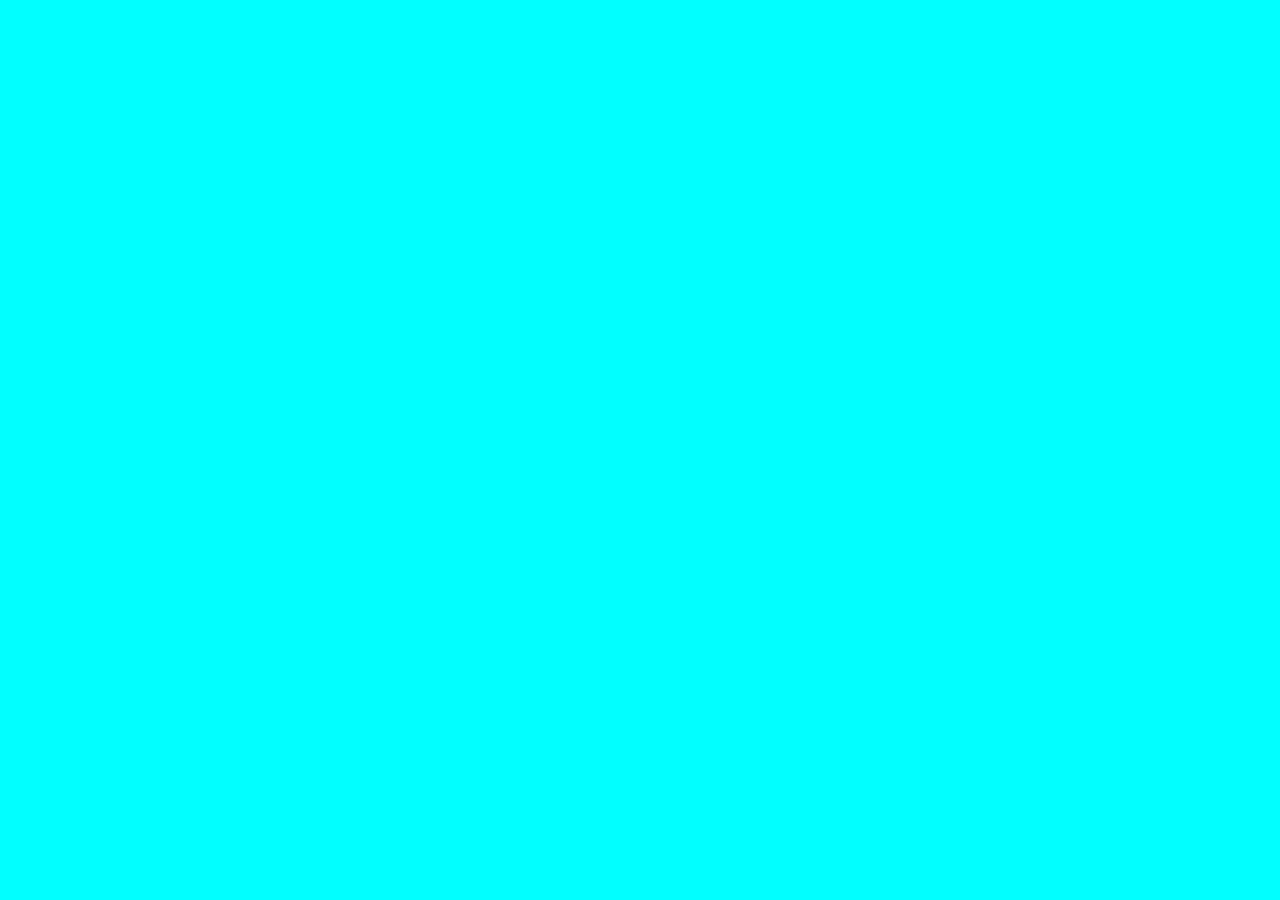
==== pages/ekiipu.html @ eddfcae4 "Primeros cambios" ====
<!DOCTYPE html>
<html lang="en">
<head>
    <meta charset="UTF-8">
    <meta http-equiv="X-UA-Compatible" content="IE=edge">
    <meta name="viewport" content="width=device-width, initial-scale=1.0">
    <link rel="stylesheet" href="styles.css"/>
    <title>Ekiipu</title>
</head>
<body>
    
</body>
</html>
---- pages/styles.css ----
* {
    margin: 0px;
    padding: 0px;
}

body {
    margin: auto;
    width: auto;
    background-color: cyan;
    height: 100vh;
}
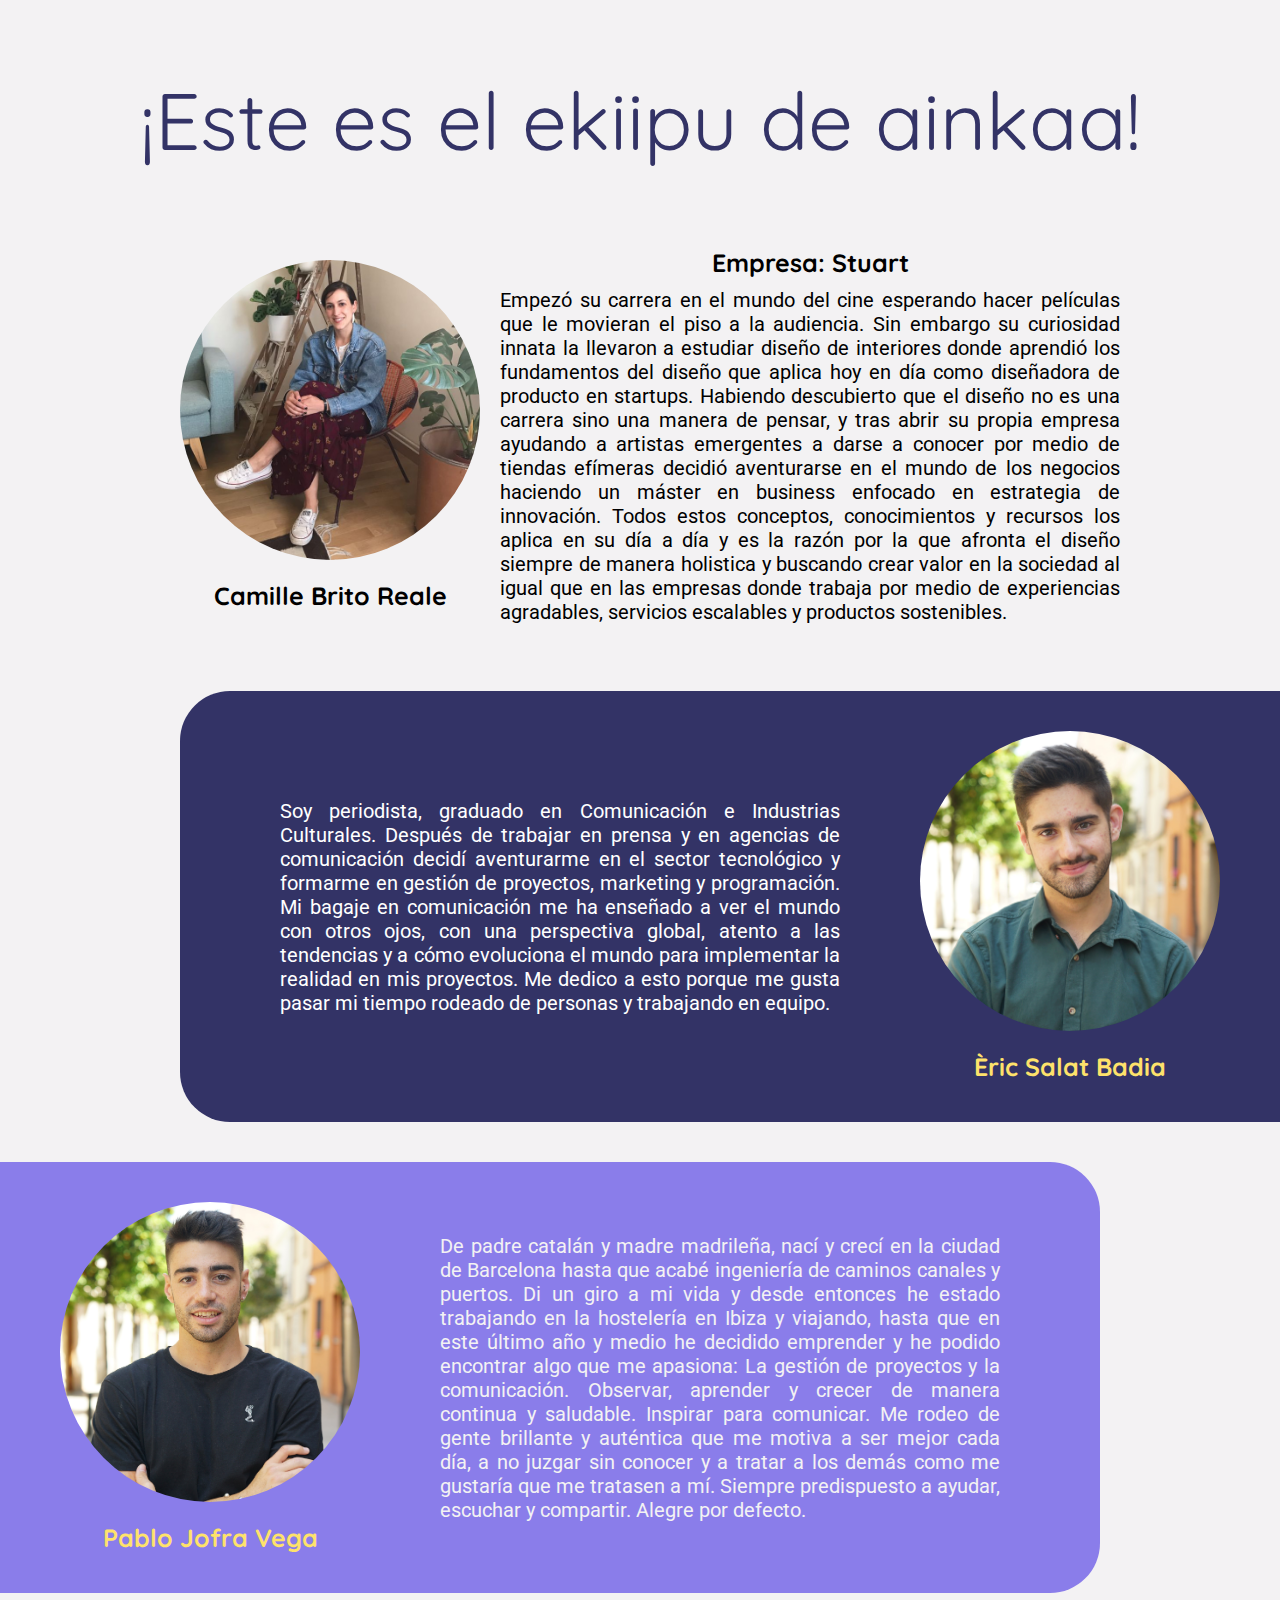
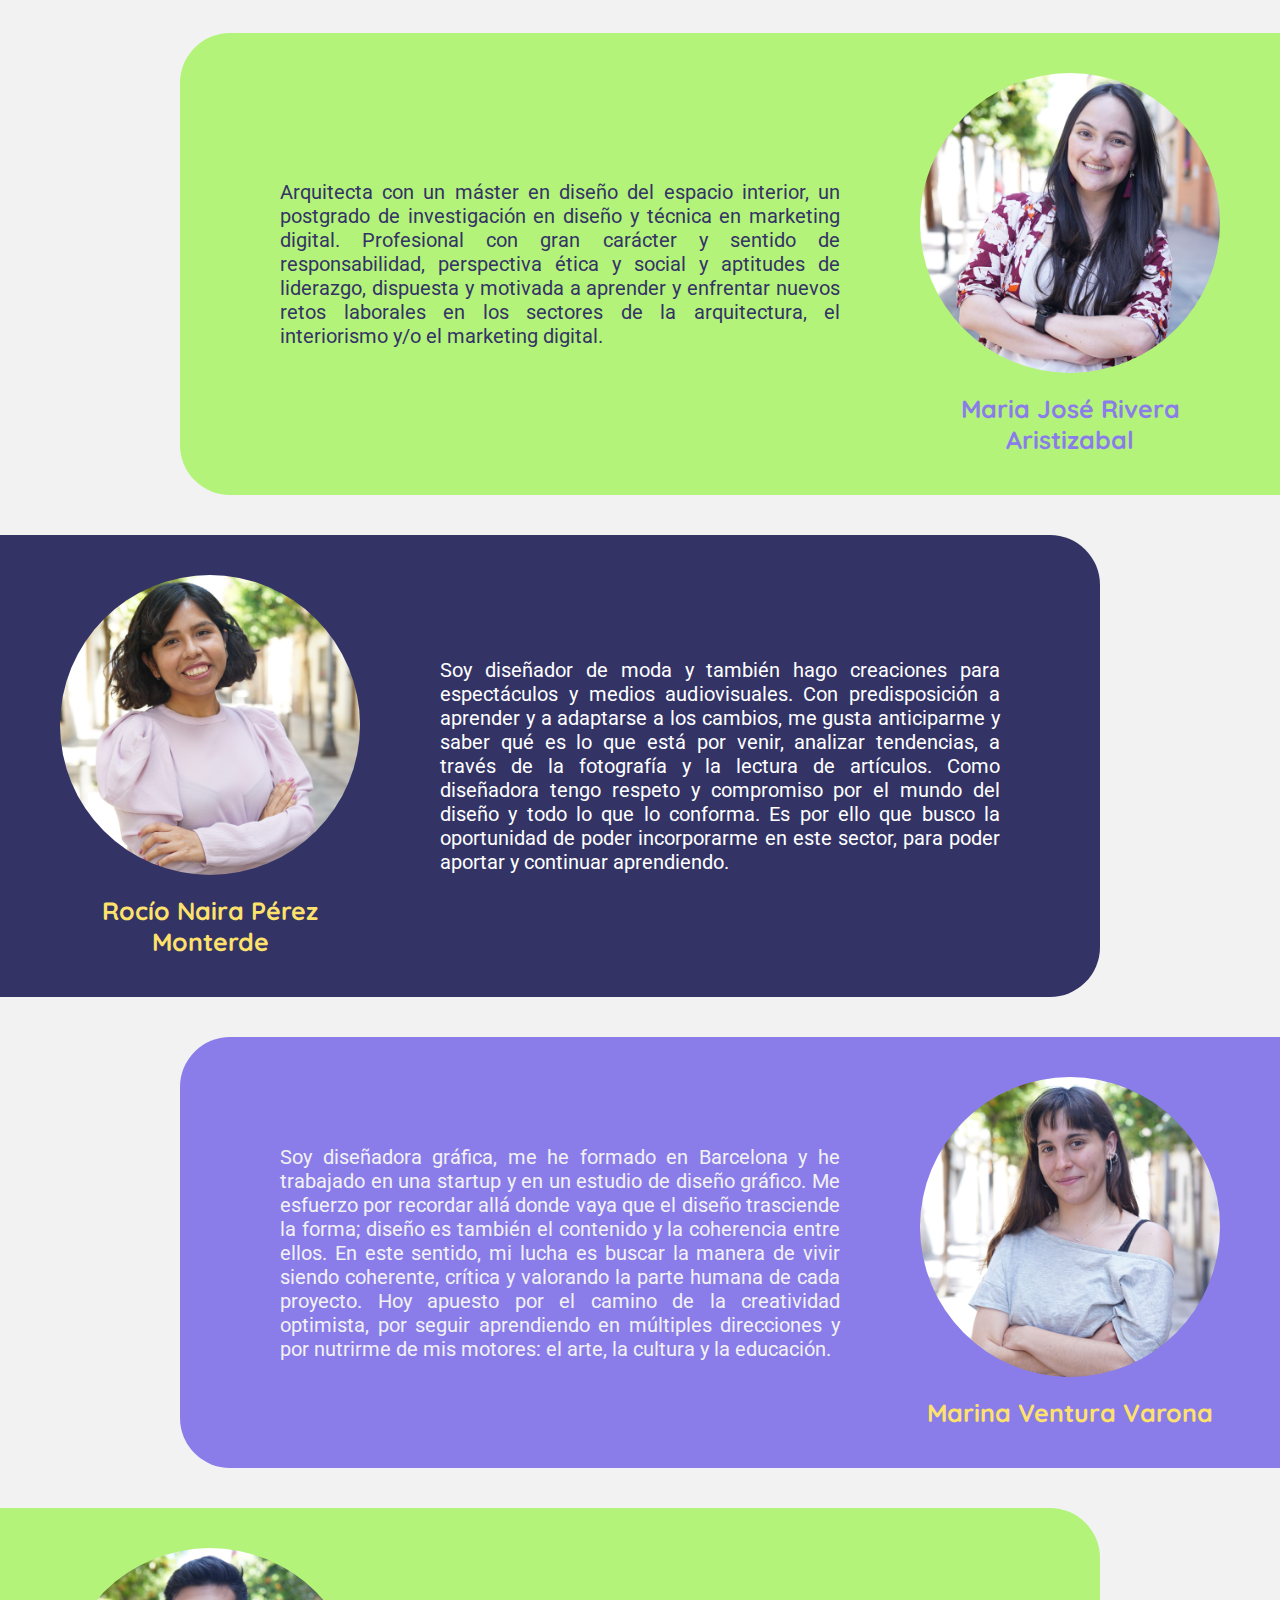
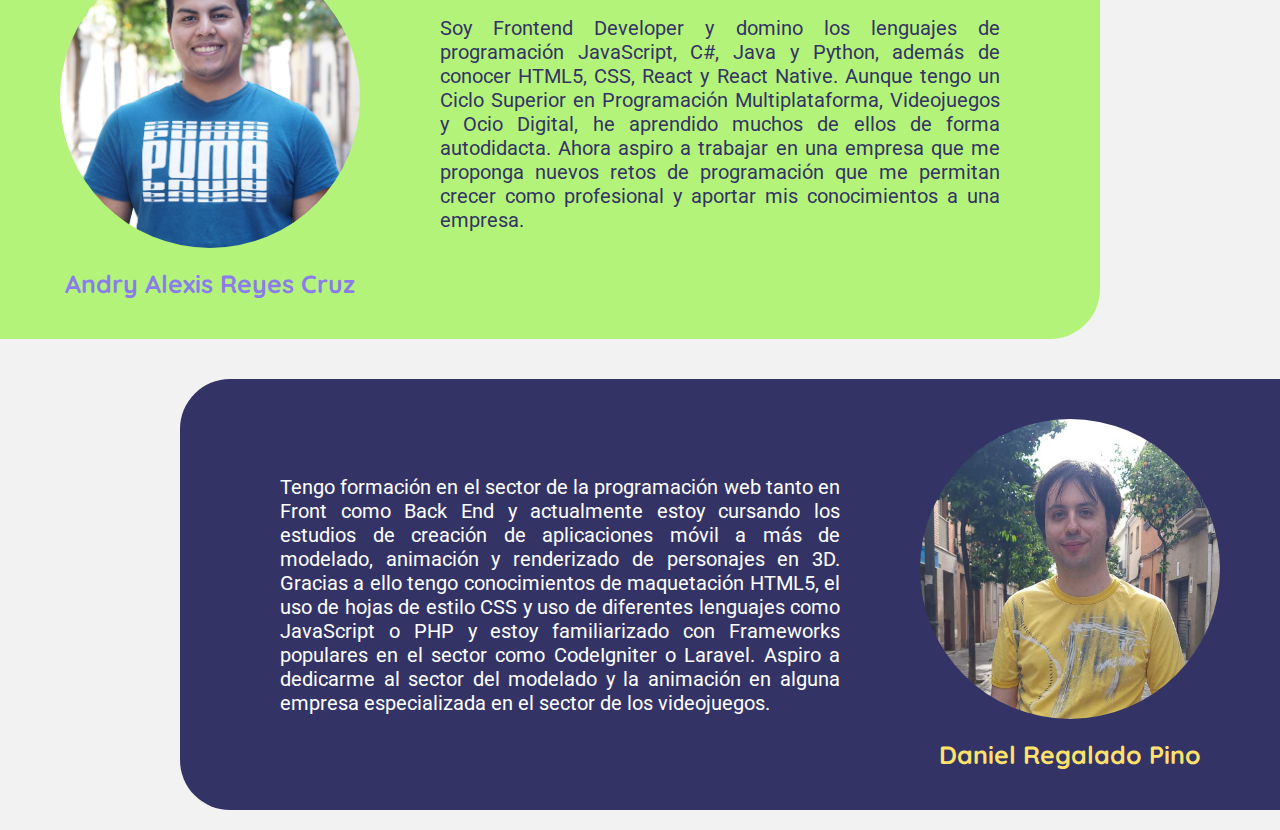
==== commit 78eda624: "actualización diseño" ====
--- a/pages/ekiipu.html
+++ b/pages/ekiipu.html
@@ -1,13 +1,198 @@
 <!DOCTYPE html>
 <html lang="en">
-<head>
-    <meta charset="UTF-8">
-    <meta http-equiv="X-UA-Compatible" content="IE=edge">
-    <meta name="viewport" content="width=device-width, initial-scale=1.0">
-    <link rel="stylesheet" href="styles.css"/>
-    <title>Ekiipu</title>
-</head>
-<body>
+    <head>
+        <meta charset="UTF-8">
+        <meta http-equiv="X-UA-Compatible" content="IE=edge">
+        <meta name="viewport" content="width=device-width, initial-scale=1.0">
+        <link rel="stylesheet" href="styles.css"/>
+        <link href="https://fonts.googleapis.com/css2?family=Quicksand:wght@700&display=swap" rel="stylesheet">
+        <link href="https://fonts.googleapis.com/css2?family=Roboto&display=swap" rel="stylesheet"> 
+        <link href="https://fonts.googleapis.com/css2?family=Roboto:wght@400;700&display=swap" rel="stylesheet"> 
+        <title>Ekiipu</title>
+    </head>
+    <body>
+        <div class="container">
+            <div class='person camille'>
+                <div class="header">
+                    <p>
+                        ¡Este es el ekiipu de ainkaa!
+                    </p>
+                </div>
+                <div class='person-content'>
+                    <section>
+                        <div class='photo'>
+                            <div></div>
+                            <div>
+                                <a href='https://www.linkedin.com/in/camillebreale/' target='_blank'>
+                                    Linkedin
+                                </a>
+                            </div>
+                        </div>
+                        <h4>
+                            Camille Brito Reale
+                        </h4>
+                    </section>
+                    <section>
+                        <h2>
+                            Empresa: Stuart
+                        </h2>
+                        <p>
+                            Empezó su carrera en el mundo del cine esperando hacer películas que le movieran el piso a la audiencia. Sin embargo su curiosidad innata la llevaron a estudiar diseño de interiores donde aprendió los fundamentos del diseño que aplica hoy en día como diseñadora de producto en startups. Habiendo descubierto que el diseño no es una carrera sino una manera de pensar, y tras abrir su propia empresa ayudando a artistas emergentes a darse a conocer por medio de tiendas efímeras decidió aventurarse en el mundo de los negocios haciendo un máster en business enfocado en estrategia de innovación. 
+                            Todos estos conceptos, conocimientos y recursos los aplica en su día a día y es la razón por la que afronta el diseño siempre de manera holistica y buscando crear valor en la sociedad al igual que en las empresas donde trabaja por medio de experiencias agradables, servicios escalables y productos sostenibles. 
+                        </p>
+                    </section>
+                </div>
+            </div>
+            <div class='person eric'>
+                <div class='person-content right'>
+                    <section>
+                        <div class='photo'>
+                            <div></div>
+                            <div>
+                                <a href='../documents/CV_ÈRIC_SALAT_BADIA.pdf' target='_blank'>
+                                    C.V.
+                                </a>
+                            </div>
+                        </div>
+                        <h4>
+                            Èric Salat Badia
+                        </h4>
+                    </section>
+                    <p>
+                        Soy periodista, graduado en Comunicación e Industrias Culturales. Después de trabajar en prensa y en agencias de comunicación decidí aventurarme en el sector tecnológico y formarme en gestión de proyectos, marketing y programación. Mi bagaje en comunicación me ha enseñado a ver el mundo con otros ojos, con una perspectiva global, atento a las tendencias y a cómo evoluciona el mundo para implementar la realidad en mis proyectos. Me dedico a esto porque me gusta pasar mi tiempo rodeado de personas y trabajando en equipo.
+                    </p>
+                </div>
+            </div>
+            <div class='person pablo'>
+                <div class='person-content left'>
+                    <section>
+                        <div class='photo'>
+                            <div></div>
+                            <div>
+                                <a href='../documents/CV_Pablo-Jofra.pdf' target='_blank'>
+                                    C.V.
+                                </a>
+                            </div>
+                        </div>
+                        <h4>
+                            Pablo Jofra Vega
+                        </h4>
+                    </section>
+                    <p>
+                        De padre catalán y madre madrileña, nací y crecí en la ciudad de Barcelona hasta que acabé ingeniería de caminos canales y puertos. Di un giro a mi vida y desde entonces he estado trabajando en la hostelería en Ibiza  y viajando, hasta que en este último año y medio he decidido emprender  y he podido encontrar algo que me apasiona: La gestión de proyectos y la comunicación.
     
-</body>
+                        Observar, aprender y crecer de manera continua y saludable. Inspirar para comunicar. Me rodeo de gente brillante y auténtica que me motiva a ser mejor cada día, a no juzgar sin conocer y a tratar a los demás como me gustaría que me tratasen a mí. Siempre predispuesto a ayudar, escuchar y compartir. Alegre por defecto.
+    
+                    </p>
+                </div>
+            </div>
+            <div class='person majo'>
+                <div class='person-content right'>
+                    <section>
+                        <div class='photo'>
+                            <div></div>
+                            <div>
+                                <a href='../documents/CV Maria Jose Rivera.pdf' target='_blank'>
+                                    C.V.
+                                </a>
+                                <a href='https://www.youtube.com/watch?v=gDdboHt_WVc' target='_blank'>
+                                    Vídeo C.V.
+                                </a>
+                            </div>
+                        </div>
+                        <h4>
+                            Maria José Rivera Aristizabal
+                        </h4>
+                    </section>
+                    <p>
+                        Arquitecta con un máster en diseño del espacio interior, un postgrado de investigación en diseño y técnica en marketing digital. Profesional con gran carácter y sentido de responsabilidad, perspectiva ética y social y aptitudes de liderazgo, dispuesta y motivada a aprender y enfrentar nuevos retos laborales en los sectores de la arquitectura, el interiorismo y/o el marketing digital.
+                    </p>
+                </div>
+            </div>
+            <div class='person rocio'>
+                <div class='person-content left'>
+                    <section>
+                        <div class='photo'>
+                            <div></div>
+                            <div>
+                                <a href='../documents/ROCIO_NAYRA_CV.pdf' target='_blank'>
+                                    C.V.
+                                </a>
+                            </div>
+                        </div>
+                        <h4>
+                            Rocío Naira Pérez Monterde
+                        </h4>
+                    </section>
+                    <p>
+                        Soy diseñador de moda y también hago creaciones para espectáculos y medios audiovisuales.
+                        Con predisposición a aprender y a adaptarse a los cambios, me gusta anticiparme y saber qué es lo que está por venir, analizar tendencias, a través de la fotografía y la lectura de artículos.
+                        Como diseñadora tengo respeto y compromiso por el mundo del diseño y todo lo que lo conforma. Es por ello que busco la oportunidad de poder incorporarme en este sector, para poder aportar y continuar aprendiendo.
+                    </p>
+                </div>
+            </div>
+            <div class='person marina'>
+                <div class='person-content right'>
+                    <section>
+                        <div class='photo'>
+                            <div></div>
+                            <div>
+                                <a href='../documents/CV-Marina-Ventura.pdf' target='_blank'>
+                                    C.V.
+                                </a>
+                            </div>
+                        </div>
+                        <h4>
+                            Marina Ventura Varona
+                        </h4>
+                    </section>
+                    <p>
+                        Soy diseñadora gráfica, me he formado en Barcelona y he trabajado en una startup y en un estudio de diseño gráfico. Me esfuerzo por recordar allá donde vaya que el diseño trasciende la forma; diseño es también el contenido y la coherencia entre ellos. En este sentido, mi lucha es buscar la manera de vivir siendo coherente, crítica y valorando la parte humana de cada proyecto. Hoy apuesto por el camino de la creatividad optimista, por seguir aprendiendo en múltiples direcciones y por nutrirme de mis motores: el arte, la cultura y la educación.
+                    </p>
+                </div>
+            </div>
+            <div class='person andry'>
+                <div class='person-content left'>
+                    <section>
+                        <div class='photo'>
+                            <div></div>
+                            <div>
+                                <a href='../documents/Cv_Andry_Alexis_Reyes_Cruz.pdf' target='_blank'>
+                                    C.V.
+                                </a>
+                            </div>
+                        </div>
+                        <h4>
+                            Andry Alexis Reyes Cruz
+                        </h4>
+                    </section>
+                    <p>
+                        Soy Frontend Developer y domino los lenguajes de programación  JavaScript, C#, Java y Python, además de conocer HTML5, CSS, React y React Native. Aunque tengo un Ciclo Superior en Programación Multiplataforma, Videojuegos y Ocio Digital, he aprendido muchos de ellos de forma autodidacta.
+                        Ahora aspiro a trabajar en una empresa que me proponga nuevos retos de programación que me permitan crecer como profesional y aportar mis conocimientos a una empresa.
+                    </p>
+                </div>
+            </div>
+            <div class='person dani'>
+                <div class='person-content right'>
+                    <section>
+                        <div class='photo'>
+                            <div></div>
+                            <div>
+                                <a href='../documents/CV_Daniel_Regalado.pdf' target='_blank'>
+                                    C.V.
+                                </a>
+                            </div>
+                        </div>
+                        <h4>
+                            Daniel Regalado Pino
+                        </h4>
+                    </section>
+                    <p>
+                        Tengo formación en el sector de la programación web tanto en Front como Back End y actualmente estoy cursando los estudios de creación de aplicaciones móvil a más de modelado, animación y renderizado de personajes en 3D.
+                        Gracias a ello tengo conocimientos de maquetación HTML5, el uso de hojas de estilo CSS y uso de diferentes lenguajes como JavaScript o PHP y estoy familiarizado con Frameworks populares en el sector como CodeIgniter o Laravel. Aspiro a dedicarme al sector del modelado y la animación en alguna empresa especializada en el sector de los videojuegos.
+                    </p>
+                </div>
+            </div>
+        </div>
+    </body>
 </html>--- a/pages/styles.css
+++ b/pages/styles.css
@@ -1,12 +1,380 @@
 * {
+    padding: 0px;
     margin: 0px;
-    padding: 0px;
 }
 
 body {
     margin: auto;
+}
+
+h1 {
+    text-align: left;
+}
+
+h1, h2, h3, h4, a {
+    font-family: 'Quicksand', sans-serif;
+}
+
+h2, h3 {
+    font-size: 25px;
+    font-weight: bold;
+}
+
+h4 {
+    font-size: 25px;
+    font-weight: bold;
+    text-align: center;
+}
+
+a {
+    font-size: 40px;
+    color: black;
+}
+
+p {
+    font-size: 20px;
+    font-family: 'Roboto', sans-serif;
+    text-align: justify;  
+    -moz-text-align-last: center; /* Code for Firefox */
+    text-align-last: left;
+}
+
+.header {
     width: auto;
-    background-color: cyan;
-    height: 100vh;
-}
-
+    height: 200px;
+    display: flex;
+    justify-content: center;
+    align-items: center;
+}
+
+.header > p {
+    font-size: 80px;
+    color: #333366;
+    font-family: 'Quicksand', sans-serif;
+}
+
+.init-anim {
+    transform: rotateY(360deg);
+}
+
+.container {
+    background-color: #F3F2F3;
+}
+
+.person {
+    display: flex;
+    flex-direction: column;
+    justify-content: center;
+    align-items: center;
+    background-color: #F3F2F3;
+    padding-top: 20px;
+    padding-bottom: 20px;
+}
+
+.person h2 {
+    text-align: center;
+}
+
+.person-content {
+    display: flex;
+    flex-direction: row;
+    width: 75%;
+    justify-content: center;
+    align-items: center;
+    padding: 20px;
+}
+
+.person-content > section:first-child {
+    display: flex;
+    flex-direction: column;
+    justify-content: center;
+    align-items: center;
+    margin-right: 20px;
+    perspective: 50;
+    border-radius: 50%;
+    margin: 20px;
+}
+
+.person-content > section:last-child h2 {
+    margin-bottom: 10px;
+}
+
+
+.person-content > section h3 {
+    color: #333366;
+}
+
+.camille .person-content {
+    align-self: center;
+}
+
+.camille .photo div:first-child {
+    background-image: url('../img/camille_brito_reale.jpg');
+    background-size: contain;
+}
+
+.right {
+    display: flex;
+    justify-content: center;
+    align-self: flex-end;
+    flex-direction: row-reverse;
+    justify-self: center;
+    border-radius: 50px 0 0 50px;
+    padding-left: 100px;
+    padding-top: 20px;
+    padding-bottom: 20px;
+    padding-right: 40px;
+}
+
+.left {
+    display: flex;
+    justify-content: center;
+    align-self: flex-start;
+    flex-direction: row;
+    justify-self: center;
+    border-radius: 0 50px 50px 0;
+    padding-right: 100px;
+    padding-top: 20px;
+    padding-bottom: 20px;
+    padding-left: 40px;
+}
+
+.left p {
+    margin-left: 60px;
+}
+
+.right p {
+    margin-right: 60px;
+}
+
+.photo {
+    width: 300px;
+    height: 300px;
+    margin-bottom: 20px;
+    transform-style: preserve-3d;
+    position: relative;
+    transition: 1.5s;
+}
+
+.person-content > section:hover .photo {
+    transform: rotateY(180deg);
+}
+
+.photo div:first-child {
+    width: 100%;
+    height: 100%;
+    background-size: contain;
+    border-radius: 50%;
+    backface-visibility: hidden;
+    position: absolute;
+}
+
+.photo div:last-child {
+    display: flex;
+    align-items: center;
+    justify-content: center;
+    width: 100%;
+    height: 100%;
+    background-color: white;
+    backface-visibility: hidden;
+    position: absolute;
+    transform: rotateY(180deg);
+    border-radius: 50%;
+}
+
+.photo div:last-child h4 {
+    text-align: center;
+}
+
+.eric .photo div:first-child {
+    background-image: url('../img/eric_salat_badia.jpg');
+}
+
+.eric .person-content {
+    background-color: #333366;
+}
+
+.eric .person-content > section > h4 {
+    color: #FEE26B;
+}
+
+.eric .person-content > p {
+    color: white;
+}
+
+.pablo .photo div:first-child {
+    background-image: url('../img/pablo_jofra_vega.jpg');
+}
+
+.pablo .person-content {
+    background-color: #8A7DEA;
+}
+
+.pablo .person-content > section > h4 {
+    color: #FEE26B;
+}
+
+.pablo .person-content > p {
+    color: #F3F2F3;
+}
+
+.majo .photo > div:first-child {
+    background-image: url('../img/maria_jose_rivera_aristizabal.jpg');
+}
+
+.majo .photo > div:last-child {
+    flex-direction: column;
+}
+
+.majo .person-content {
+    background-color: #B4F379;
+}
+
+.majo .person-content > section > h4 {
+    color: #8A7DEA;
+}
+
+.majo .person-content > p {
+    color: #333366;
+}
+
+.rocio .photo > div:first-child {
+    background-image: url('../img//rocio_naira_perez_monterde.jpg');
+}
+
+.rocio .person-content {
+    background-color: #333366;
+}
+
+.rocio .person-content > section > h4 {
+    color: #FEE26B
+}
+
+.rocio .person-content > p {
+    color: white;
+}
+
+.marina .photo > div:first-child {
+    background-image: url('../img/marina_ventura_verona.jpg');
+}
+
+.marina .person-content {
+    background-color: #8A7DEA;
+}
+
+.marina .person-content > section > h4 {
+    color: #FEE26B;
+}
+
+.marina .person-content > p {
+    color: #F3F2F3;
+}
+
+.andry .photo > div:first-child {
+    background-image: url('../img/andry_alexis_reyes_cruz.jpg');
+}
+
+.andry .person-content {
+    background-color: #B4F379;
+}
+
+.andry .person-content > section > h4 {
+    color: #8A7DEA;
+}
+
+.andry .person-content > p {
+    color: #333366;
+}
+
+.dani .photo > div:first-child {
+    background-image: url('../img/dani.jpeg');
+}
+
+.dani .person-content {
+    background-color: #333366;
+}
+
+.dani .person-content > section > h4 {
+    color: #FEE26B
+}
+
+.dani .person-content > p {
+    color: white;
+}
+
+@media screen and (max-width: 1000px) {
+    .container {
+        overflow: none;
+    }
+    .header {
+        flex-direction: column;
+        justify-content: center;
+        align-items: center;
+        width: auto;
+    }
+
+    .header > div:first-child {
+        width: auto;
+    }
+
+    .header > div:first-child {
+        margin-bottom: 50px;
+    }    
+
+    .header div:last-child img {
+        width: 100%;
+        height: 100%;
+    }
+
+    .logo {
+        align-self: center;
+        flex-direction: column;
+    }
+
+    .person {
+        width: auto;
+    }
+
+    .person-content {
+        margin-top: 40px;
+        display: flex;
+        flex-direction: column;
+        width: auto;
+        margin-left: 0px;
+        margin-right: 0px;
+        padding: 0px;
+    }
+
+    .person-content p {
+        margin: 60px;
+    }
+
+    .person-content > section {
+        margin-bottom: 20px;
+        margin-right: 0px;
+        margin-left: 0px;
+    }
+
+    .right {
+        align-self: center;
+        flex-direction: column;
+        padding: 30px;
+        margin: 0px;
+        border-radius: 0px;
+    }
+
+    .left {
+        align-self: center;
+        flex-direction: column;
+        padding: 30px;
+        margin: 0px;
+        border-radius: 0px;
+    }
+}
+
+@media screen and (max-width: 900px) {
+    .photo {
+        height: 200px;
+        width: 200px;
+    }
+}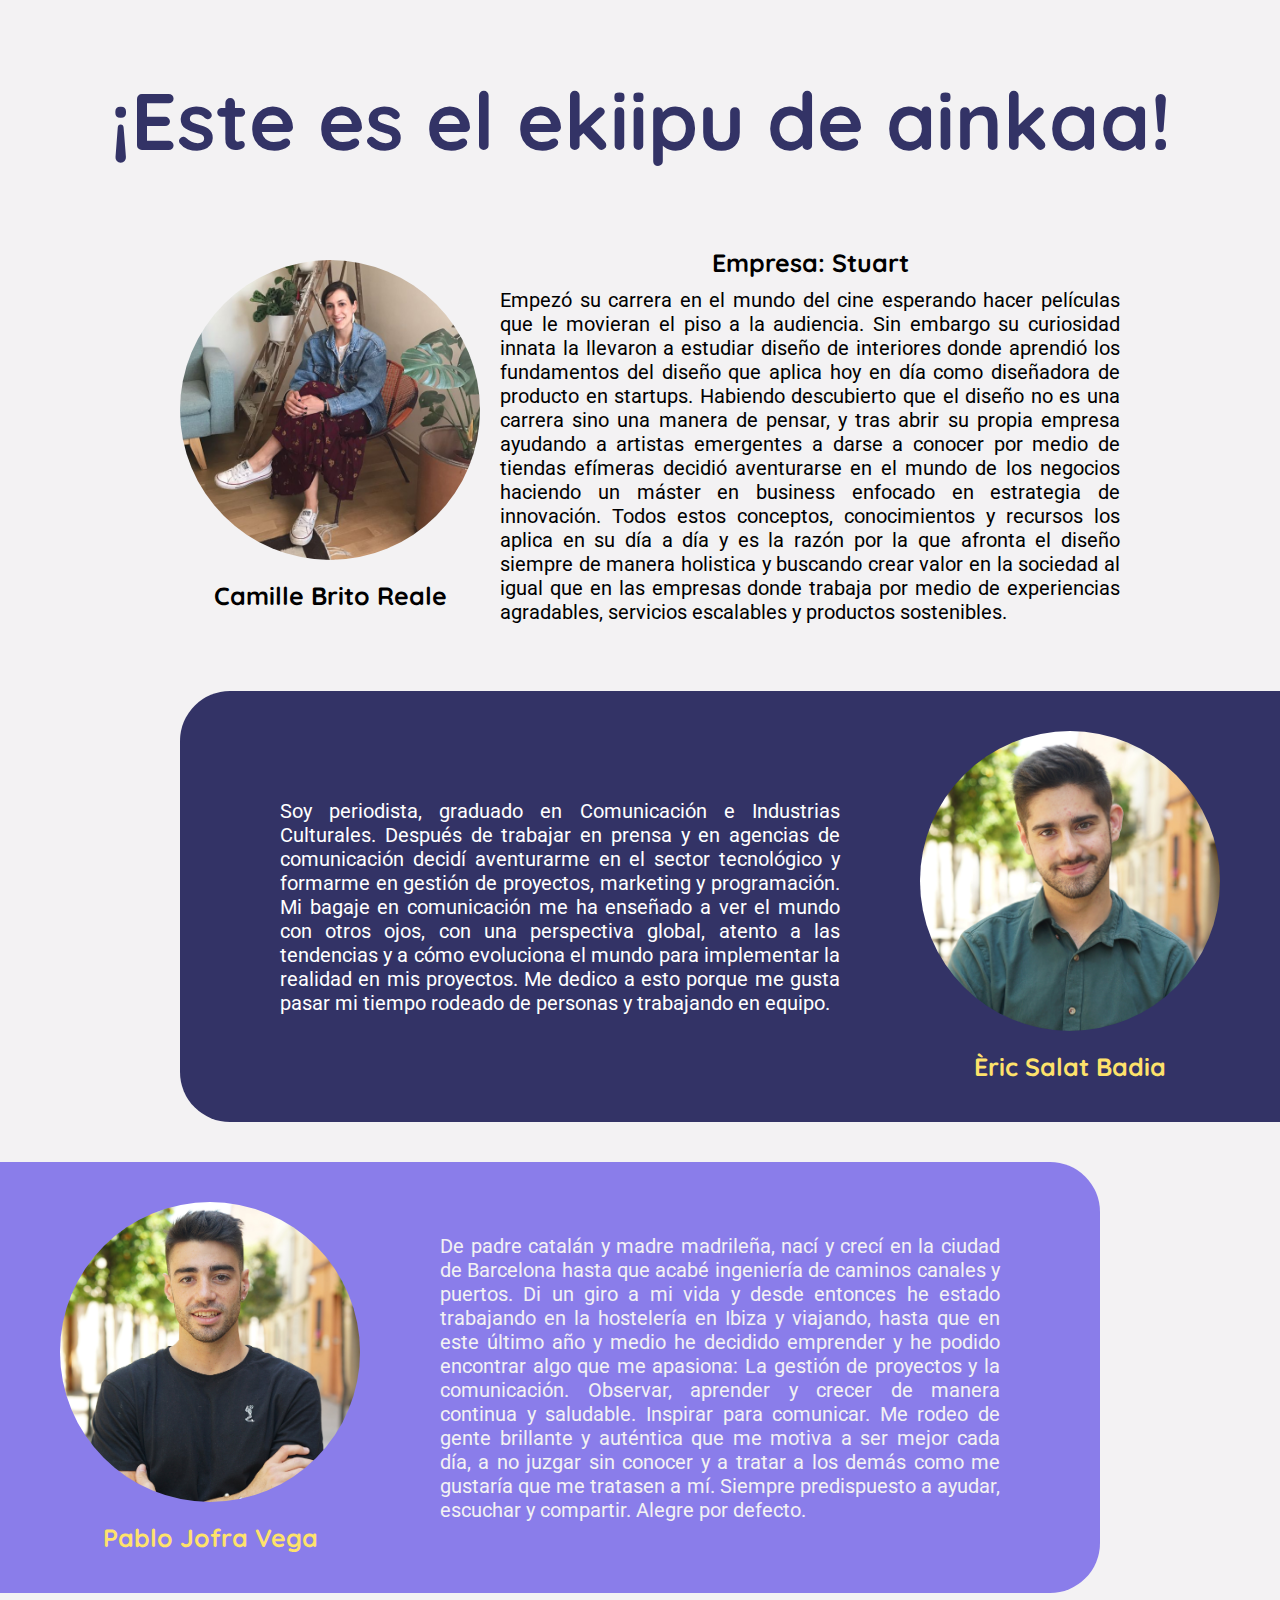
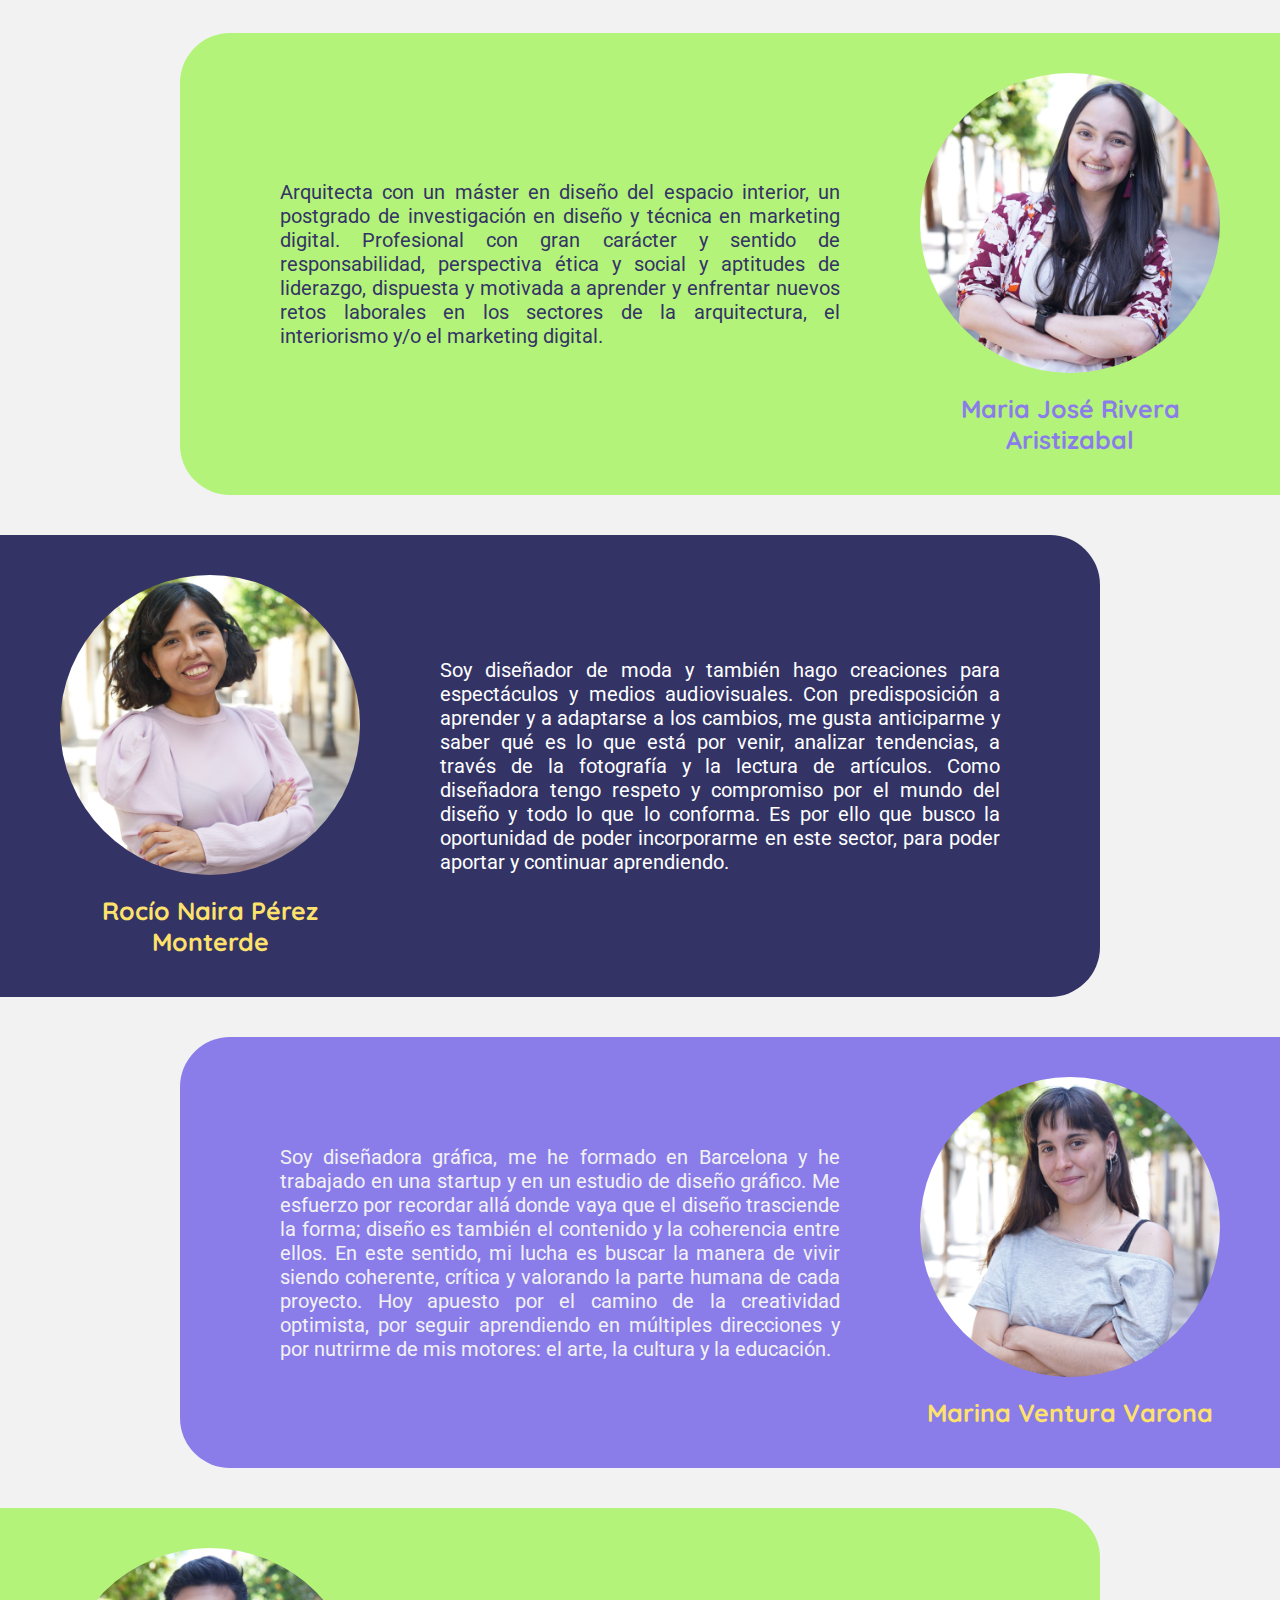
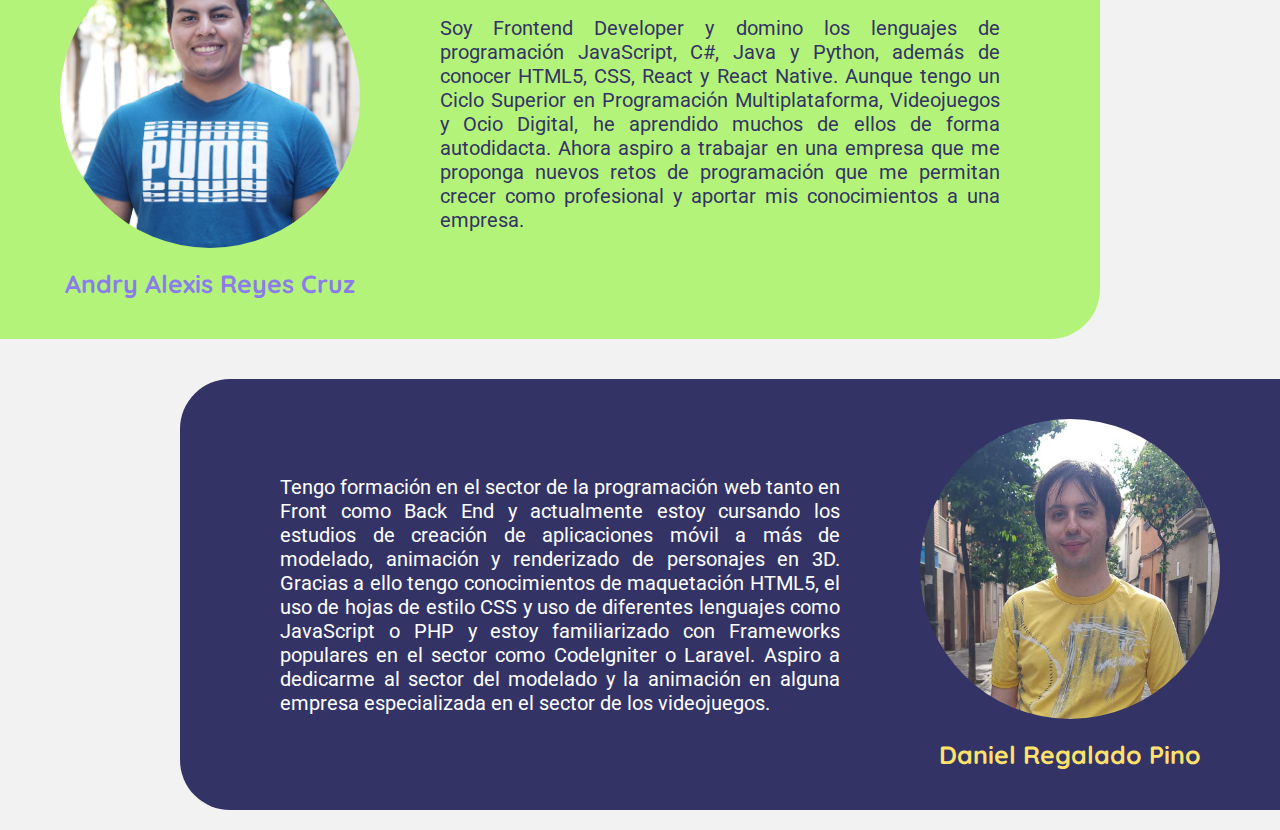
==== commit fff05244: "titulo responsive" ====
--- a/pages/ekiipu.html
+++ b/pages/ekiipu.html
@@ -14,9 +14,9 @@
         <div class="container">
             <div class='person camille'>
                 <div class="header">
-                    <p>
+                    <h1>
                         ¡Este es el ekiipu de ainkaa!
-                    </p>
+                    </h1>
                 </div>
                 <div class='person-content'>
                     <section>
@@ -194,5 +194,9 @@
                 </div>
             </div>
         </div>
+        <script>
+            const camille = document.querySelector('.camille .person-content > section .photo');
+            camille.classList.add('init-anim');
+        </script>
     </body>
 </html>--- a/pages/styles.css
+++ b/pages/styles.css
@@ -47,7 +47,7 @@
     align-items: center;
 }
 
-.header > p {
+.header > h1 {
     font-size: 80px;
     color: #333366;
     font-family: 'Quicksand', sans-serif;
@@ -311,6 +311,7 @@
         justify-content: center;
         align-items: center;
         width: auto;
+        padding: 20px;
     }
 
     .header > div:first-child {
@@ -377,4 +378,14 @@
         height: 200px;
         width: 200px;
     }
+
+    .header h1 {
+        font-size: 65px;
+    }
+}
+
+@media screen and (max-width: 600px) {
+    .header h1 {
+        font-size: 45px;
+    }
 }